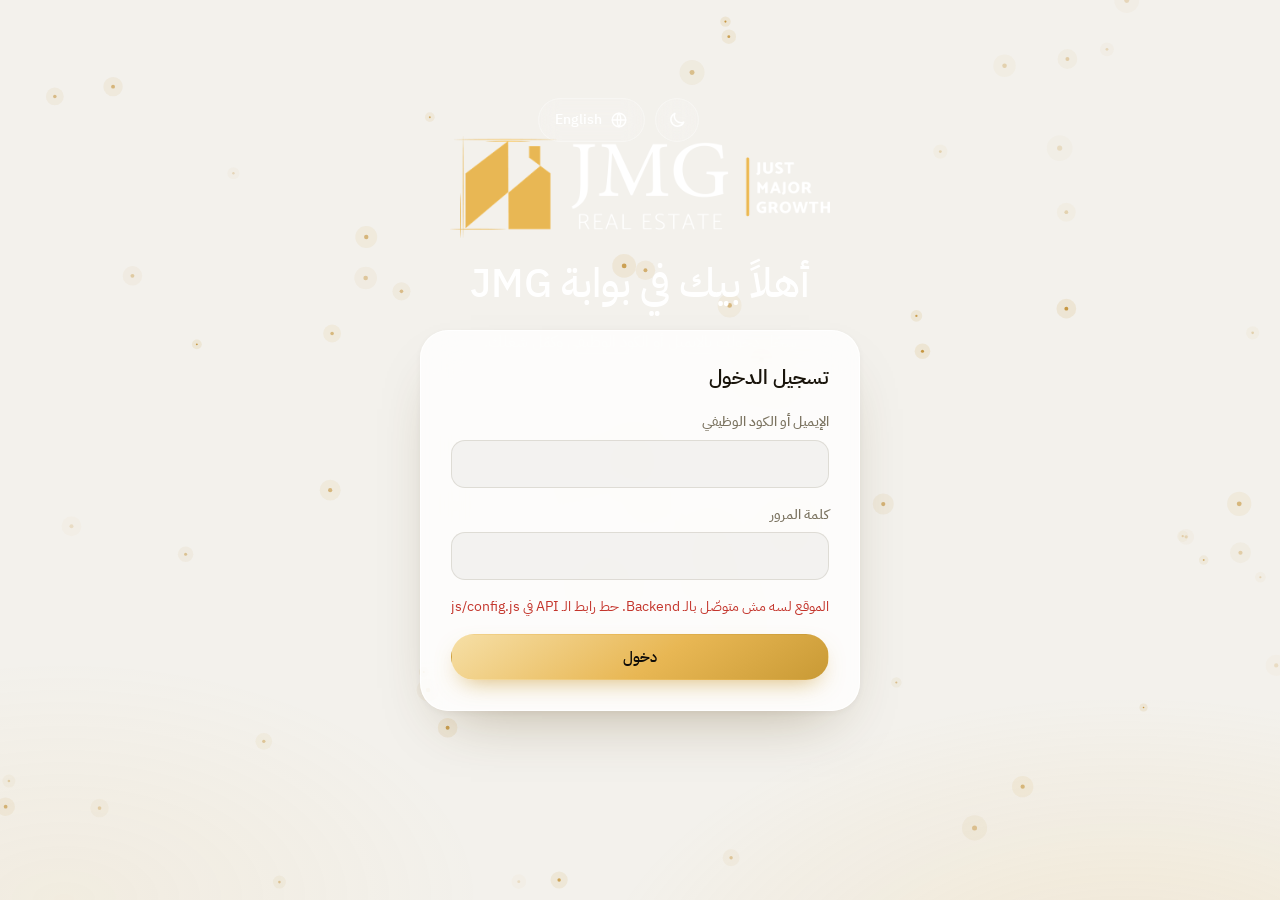
==== index.html @ 2796c507 "Add files via upload" ====
<!doctype html>
<html lang="ar" dir="rtl">
<head>
<meta charset="utf-8">
<meta name="viewport" content="width=device-width,initial-scale=1">
<title>JMG | بوابة الموارد البشرية</title>
<link rel="preconnect" href="https://fonts.googleapis.com">
<link rel="preconnect" href="https://fonts.gstatic.com" crossorigin>
<link href="https://fonts.googleapis.com/css2?family=IBM+Plex+Sans+Arabic:wght@300;400;500;600;700&display=swap" rel="stylesheet">
<link rel="icon" type="image/png" href="logo-icon.png">
<link rel="stylesheet" href="css/style.css">
<script>
  (function(){try{var d=document.documentElement,l=localStorage.getItem('jmg_lang')||'ar',t=localStorage.getItem('jmg_theme')||'light';d.lang=l;d.dir=l==='ar'?'rtl':'ltr';d.setAttribute('data-theme',t);}catch(e){}})();
</script>
</head>
<body class="login-page">
<canvas id="bg" aria-hidden="true"></canvas>

<header class="login-hero">
  <div class="login-tools">
    <button class="btn-icon" id="themeBtn" data-i18n-title="theme_toggle"></button>
    <button class="btn-icon lang" id="langBtn"><svg class="ic" width="18" height="18" viewBox="0 0 24 24" fill="none" stroke="currentColor" stroke-width="1.8" stroke-linecap="round" stroke-linejoin="round"><circle cx="12" cy="12" r="9"/><path d="M3 12h18M12 3c3 3 3 15 0 18M12 3c-3 3-3 15 0 18"/></svg><span></span></button>
  </div>
  <div class="logo-full reveal"><img src="logo.png" alt="JMG Real Estate" onerror="this.style.display='none';this.nextElementSibling.style.display='block'"><span class="logo-text">JMG Real Estate</span></div>
  <h1 class="reveal" data-i18n="login_h">أهلاً بيك في بوابة JMG</h1>
  <p class="reveal" data-i18n="login_p">سجّل دخولك بالإيميل أو الكود الوظيفي وكمّل شغلك.</p>
</header>

<main class="card login-card reveal" data-tilt="4">
  <h2 data-i18n="login_card">تسجيل الدخول</h2>
  <form class="form" id="loginForm" novalidate>
    <div class="field">
      <label for="login" data-i18n="f_login">الإيميل أو الكود الوظيفي</label>
      <input class="input" id="login" name="login" autocomplete="username" autocapitalize="none" spellcheck="false" dir="ltr" required>
    </div>
    <div class="field">
      <label for="password" data-i18n="f_password">كلمة المرور</label>
      <input class="input" id="password" name="password" type="password" autocomplete="current-password" dir="ltr" required>
    </div>
    <div class="err-line" id="err" role="alert"></div>
    <button class="btn btn-gold btn-block" id="goBtn" type="submit" data-i18n="btn_login">دخول</button>
  </form>
</main>

<script src="js/config.js"></script>
<script src="js/core.js"></script>
<script src="js/login.js"></script>
</body>
</html>
---- css/style.css ----
@charset "UTF-8";
/* =========================================================
   JMG HR Portal — style.css
   Lumio-inspired: overlapping glass cards over a gradient hero
   Palette: gold #E8B754 · royal black · champagne
   ========================================================= */

:root {
  --font: 'IBM Plex Sans Arabic', 'Segoe UI', Tahoma, system-ui, sans-serif;
  --gold: #E8B754;
  --gold-2: #C99A35;
  --gold-3: #F6DFA6;
  --ink: #0E0C09;
  --ink-2: #1B160E;

  --bg: #F3F1EC;
  --surface: rgba(255, 255, 255, .78);
  --surface-solid: #FFFFFF;
  --surface-2: rgba(30, 22, 6, .045);
  --surface-3: rgba(30, 22, 6, .08);
  --text: #19140B;
  --muted: #7B7360;
  --line: rgba(60, 42, 8, .11);
  --card-edge: rgba(255, 255, 255, .85);

  --ok: #1D8A58;
  --ok-bg: rgba(29, 138, 88, .13);
  --warn: #9A6A12;
  --warn-bg: rgba(232, 183, 84, .24);
  --bad: #C4352C;
  --bad-bg: rgba(196, 53, 44, .11);

  --shadow: 0 28px 60px -30px rgba(80, 54, 6, .38), 0 2px 8px rgba(80, 54, 6, .05);
  --r-card: 28px;
  --r-field: 14px;
  --r-row: 18px;
  --hero-angle: 125deg;
  --hero-end: #EFDDAE;
}

[data-theme="dark"] {
  --bg: #0A0806;
  --surface: rgba(29, 24, 16, .74);
  --surface-solid: #1A150E;
  --surface-2: rgba(255, 240, 200, .055);
  --surface-3: rgba(255, 240, 200, .10);
  --text: #F6F0E2;
  --muted: #A59B85;
  --line: rgba(255, 232, 180, .10);
  --card-edge: rgba(255, 232, 180, .10);
  --ok: #43C48A;
  --ok-bg: rgba(67, 196, 138, .15);
  --warn: #EAC169;
  --warn-bg: rgba(232, 183, 84, .18);
  --bad: #FF7B72;
  --bad-bg: rgba(255, 123, 114, .14);
  --shadow: 0 28px 60px -30px rgba(0, 0, 0, .8), 0 2px 8px rgba(0, 0, 0, .3);
  --hero-end: #8F6A24;
}

[dir="rtl"] { --hero-angle: 235deg; }

*, *::before, *::after { box-sizing: border-box; }
* { margin: 0; }
html { -webkit-text-size-adjust: 100%; }
body {
  font-family: var(--font);
  background: var(--bg);
  color: var(--text);
  min-height: 100vh;
  line-height: 1.6;
  overflow-x: hidden;
  transition: background-color .4s ease, color .4s ease;
}
body::before {
  content: "";
  position: fixed; inset: 0; z-index: -1; pointer-events: none;
  background:
    radial-gradient(900px 520px at 88% 112%, rgba(232, 183, 84, .17), transparent 60%),
    radial-gradient(700px 400px at 5% 100%, rgba(232, 183, 84, .08), transparent 60%);
}
button, input, select, textarea { font: inherit; color: inherit; }
button { cursor: pointer; }
img { max-width: 100%; display: block; }
a { color: inherit; text-decoration: none; }
:focus-visible { outline: 2px solid var(--gold); outline-offset: 2px; }
[hidden] { display: none !important; }
.ic { flex: none; }

#bg {
  position: fixed; inset: 0; width: 100%; height: 100%;
  z-index: 1; pointer-events: none;
}

/* ------------------------------------------------ layout */
.app {
  position: relative;
  display: grid;
  grid-template-columns: 268px minmax(0, 1fr);
  gap: 18px;
  padding: 18px;
  max-width: 1720px;
  margin: 0 auto;
}
.main { position: relative; min-width: 0; }

/* ------------------------------------------------ sidebar */
.sidebar {
  position: sticky; top: 18px;
  height: calc(100vh - 36px);
  display: flex; flex-direction: column;
  padding: 22px 16px 16px;
  border-radius: 32px;
  color: #EFE6D2;
  background:
    radial-gradient(120% 60% at 100% 0%, rgba(232, 183, 84, .16), transparent 60%),
    linear-gradient(180deg, #16110A 0%, #0A0806 100%);
  border: 1px solid rgba(232, 183, 84, .2);
  box-shadow: 0 30px 60px -30px rgba(0, 0, 0, .7);
  z-index: 60;
}
.side-top { display: flex; align-items: center; gap: 12px; padding: 4px 8px 22px; }
.logo-box {
  position: relative;
  width: 54px; height: 54px; flex: none;
  border-radius: 18px;
  display: grid; place-items: center;
  background: rgba(255, 255, 255, .07);
  border: 1px solid rgba(232, 183, 84, .35);
  overflow: hidden;
}
.logo-box img { width: 100%; height: 100%; object-fit: contain; padding: 6px; }
.logo-fallback {
  display: none; place-items: center; width: 100%; height: 100%;
  font-weight: 700; font-size: 17px; letter-spacing: .5px; color: var(--gold);
}
.logo-box.lg { width: 92px; height: 92px; border-radius: 28px; background: rgba(255, 255, 255, .12); backdrop-filter: blur(8px); }
.logo-box.lg .logo-fallback { font-size: 26px; }
.brand b { display: block; font-size: 18px; font-weight: 700; color: #fff; line-height: 1.1; }
.brand span { font-size: 12px; color: var(--gold-3); opacity: .85; }

.side-nav { display: grid; gap: 6px; margin-top: 4px; }
.side-link {
  display: flex; align-items: center; gap: 12px;
  padding: 12px 16px;
  border-radius: 999px;
  color: #CFC4AB;
  background: transparent; border: 0; width: 100%;
  font-size: 15px; font-weight: 500; text-align: start;
  transition: background .25s, color .25s, transform .25s;
}
.side-link:hover { background: rgba(255, 255, 255, .06); color: #fff; }
.side-link.active {
  color: var(--gold-3);
  background: rgba(232, 183, 84, .15);
  box-shadow: inset 0 0 0 1px rgba(232, 183, 84, .38);
}
.side-bottom { margin-top: auto; display: grid; gap: 10px; }
.me {
  display: flex; align-items: center; gap: 12px; padding: 12px;
  border-radius: 22px; background: rgba(255, 255, 255, .05);
}
.me b { display: block; font-size: 14px; color: #fff; line-height: 1.3; }
.me span { font-size: 12px; color: var(--gold-3); opacity: .8; }
.av {
  width: 40px; height: 40px; flex: none; border-radius: 50%;
  display: grid; place-items: center; font-weight: 700; color: var(--ink);
  background: linear-gradient(145deg, var(--gold-3), var(--gold));
}
.drawer-backdrop { display: none; }

/* ------------------------------------------------ topbar + hero */
.topbar {
  position: absolute; z-index: 10;
  top: 22px; inset-inline: 34px;
  display: flex; align-items: center; justify-content: flex-end; gap: 10px;
}
.topbar .grow { flex: 1; }
.menu-btn { display: none; }
.btn-icon {
  position: relative;
  width: 44px; height: 44px; flex: none;
  display: grid; place-items: center;
  border-radius: 50%;
  color: #fff;
  background: rgba(255, 255, 255, .12);
  border: 1px solid rgba(255, 255, 255, .3);
  backdrop-filter: blur(10px);
  transition: background .25s, transform .25s;
}
.btn-icon:hover { background: rgba(255, 255, 255, .22); transform: translateY(-1px); }
.btn-icon.lang { width: auto; padding: 0 16px; border-radius: 999px; gap: 8px; display: inline-flex; align-items: center; font-size: 14px; font-weight: 500; }
.topbar .av { width: 44px; height: 44px; border: 2px solid rgba(255, 255, 255, .6); }

.bell::before, .bell::after {
  content: ""; position: absolute; inset: -1px; border-radius: 50%;
  border: 1.5px solid var(--gold); opacity: 0;
  animation: pulse 2.4s ease-out infinite; pointer-events: none;
}
.bell::after { animation-delay: 1.2s; }
@keyframes pulse { 0% { transform: scale(1); opacity: .75; } 100% { transform: scale(1.9); opacity: 0; } }
.bell .count {
  position: absolute; top: -3px; inset-inline-end: -3px;
  min-width: 19px; height: 19px; padding: 0 5px;
  display: grid; place-items: center;
  font-size: 11px; font-weight: 700; color: #fff;
  background: #E5484D; border-radius: 10px;
  border: 2px solid rgba(14, 12, 9, .55);
}
.bell-wrap { position: relative; }
.panel {
  position: absolute; top: calc(100% + 12px); inset-inline-end: 0;
  width: min(360px, 88vw);
  padding: 10px;
  border-radius: 24px;
  background: var(--surface-solid);
  color: var(--text);
  border: 1px solid var(--line);
  box-shadow: 0 30px 60px -20px rgba(0, 0, 0, .45);
  animation: pop .25s cubic-bezier(.2, .9, .3, 1.1);
}
.panel h4 { font-size: 14px; padding: 8px 12px 10px; font-weight: 600; }
.notif { display: flex; gap: 12px; padding: 12px; border-radius: 16px; font-size: 14px; }
.notif:hover { background: var(--surface-2); }
.notif .ni { width: 34px; height: 34px; flex: none; border-radius: 50%; display: grid; place-items: center; }
.notif .ni.new_request { background: var(--warn-bg); color: var(--warn); }
.notif .ni.approved { background: var(--ok-bg); color: var(--ok); }
.notif .ni.rejected { background: var(--bad-bg); color: var(--bad); }
.notif small { display: block; color: var(--muted); font-size: 12px; }
.panel .none { padding: 22px; text-align: center; color: var(--muted); font-size: 14px; }
@keyframes pop { from { opacity: 0; transform: translateY(-6px) scale(.97); } to { opacity: 1; transform: none; } }

.hero {
  position: relative;
  color: #fff;
  padding: 108px 34px 150px;
  border-radius: 34px;
}
.hero-bg {
  position: absolute; inset: 0; z-index: -1;
  border-radius: 34px; overflow: hidden;
  background: linear-gradient(var(--hero-angle), #0A0805 0%, #15100A 26%, #4A3510 56%, #A57A28 80%, var(--hero-end) 112%);
}
.hero-bg::before {
  content: ""; position: absolute; inset: 0;
  background-image: radial-gradient(rgba(255, 244, 214, .22) 1px, transparent 1.3px);
  background-size: 6px 6px;
  -webkit-mask-image: linear-gradient(var(--hero-angle), #000 0%, transparent 62%);
  mask-image: linear-gradient(var(--hero-angle), #000 0%, transparent 62%);
}
.hero-bg::after {
  content: ""; position: absolute;
  width: 62%; aspect-ratio: 1; inset-block-end: -48%; inset-inline-end: -8%;
  background: radial-gradient(closest-side, rgba(255, 226, 150, .55), transparent);
  filter: blur(30px);
  animation: drift 16s ease-in-out infinite alternate;
}
@keyframes drift { to { transform: translate3d(-12%, -10%, 0) scale(1.15); } }
[dir="rtl"] .hero-bg::after { animation-name: driftRtl; }
@keyframes driftRtl { to { transform: translate3d(12%, -10%, 0) scale(1.15); } }

.hero-row { position: relative; z-index: 3; display: flex; align-items: flex-end; justify-content: space-between; gap: 22px; flex-wrap: wrap; }
.hero h1 { font-size: clamp(28px, 3.5vw, 46px); font-weight: 500; line-height: 1.2; }
.hero p { margin-top: 10px; max-width: 48ch; font-size: 16px; color: rgba(255, 255, 255, .78); }
.hero-actions { display: flex; gap: 10px; flex-wrap: wrap; }

.content {
  position: relative; z-index: 2;
  margin-top: -98px;
  padding: 0 18px;
  display: grid; gap: 18px;
}
.g3 { display: grid; grid-template-columns: repeat(3, minmax(0, 1fr)); gap: 18px; }
.g4 { display: grid; grid-template-columns: repeat(4, minmax(0, 1fr)); gap: 18px; }
.split { display: grid; grid-template-columns: minmax(0, 5fr) minmax(0, 7fr); gap: 18px; align-items: start; }
.split.rev { grid-template-columns: minmax(0, 4fr) minmax(0, 8fr); }
.split.even { grid-template-columns: repeat(2, minmax(0, 1fr)); }
.stack { display: grid; gap: 18px; }

/* ------------------------------------------------ cards */
.card {
  position: relative;
  padding: 24px;
  border-radius: var(--r-card);
  background: var(--surface);
  -webkit-backdrop-filter: blur(20px) saturate(1.3);
  backdrop-filter: blur(20px) saturate(1.3);
  border: 1px solid var(--card-edge);
  box-shadow: var(--shadow);
  transition: transform .45s cubic-bezier(.2, .8, .2, 1), box-shadow .3s;
  transform-style: preserve-3d;
}
.card[data-tilt]::after {
  content: ""; position: absolute; inset: 0; border-radius: inherit; pointer-events: none;
  background: radial-gradient(420px circle at var(--gx, 50%) var(--gy, 0%), rgba(255, 238, 190, .30), transparent 45%);
  opacity: 0; transition: opacity .3s;
}
.card[data-tilt]:hover::after { opacity: 1; }
.card[data-tilt]:hover { transition: transform .08s linear, box-shadow .3s; }
.card-h { display: flex; align-items: center; justify-content: space-between; gap: 12px; margin-bottom: 18px; }
.card-h h3 { font-size: 16px; font-weight: 600; }
.card-h .sub { font-size: 13px; color: var(--muted); margin-top: 2px; }
.ico-chip {
  width: 46px; height: 46px; border-radius: 16px; flex: none;
  display: grid; place-items: center;
  background: var(--surface-2); color: var(--gold-2);
}
[data-theme="dark"] .ico-chip { color: var(--gold); }

.card.accent {
  color: #fff;
  background:
    radial-gradient(90% 90% at 100% 100%, rgba(255, 226, 150, .55), transparent 60%),
    linear-gradient(150deg, #0D0A06 0%, #2A1E0C 50%, #8A6620 115%);
  border-color: rgba(232, 183, 84, .25);
  display: flex; flex-direction: column; justify-content: space-between; gap: 24px;
  overflow: hidden;
}
.card.accent::before {
  content: ""; position: absolute; inset: 0; pointer-events: none;
  background-image: radial-gradient(rgba(255, 244, 214, .16) 1px, transparent 1.3px);
  background-size: 6px 6px;
  -webkit-mask-image: linear-gradient(var(--hero-angle), #000, transparent 70%);
  mask-image: linear-gradient(var(--hero-angle), #000, transparent 70%);
}
.card.accent > * { position: relative; }
.card.accent h3 { font-size: 24px; font-weight: 500; line-height: 1.3; }
.card.accent p { margin-top: 10px; color: rgba(255, 255, 255, .78); font-size: 15px; }

.stat-row { display: grid; grid-template-columns: repeat(3, 1fr); gap: 10px; }
.stat { padding: 12px 14px; border-radius: 18px; background: var(--surface-2); }
.stat span { display: block; font-size: 12.5px; color: var(--muted); }
.stat b { display: block; font-size: 26px; font-weight: 600; line-height: 1.25; font-variant-numeric: tabular-nums; }
.stat b small { font-size: 12px; font-weight: 400; color: var(--muted); margin-inline-start: 3px; }
.stat.gold b { color: var(--gold-2); }
[data-theme="dark"] .stat.gold b { color: var(--gold); }
.note { font-size: 13px; color: var(--muted); margin-top: 14px; }
.note.pend { color: var(--warn); }

.big { font-size: 44px; font-weight: 600; line-height: 1.1; font-variant-numeric: tabular-nums; }
.big small { font-size: 15px; font-weight: 400; color: var(--muted); margin-inline-start: 6px; }

.leave-top { display: flex; align-items: center; gap: 18px; margin-bottom: 18px; }
.ring { width: 112px; height: 112px; flex: none; position: relative; }
.ring svg { width: 100%; height: 100%; transform: rotate(-90deg); }
.ring circle { fill: none; stroke-width: 10; stroke-linecap: round; }
.ring .trk { stroke: var(--surface-3); }
.ring .val { stroke: url(#goldGrad); stroke-dasharray: 289; stroke-dashoffset: 289; transition: stroke-dashoffset 1.3s cubic-bezier(.2, .8, .2, 1) .2s; }
.ring .mid { position: absolute; inset: 0; display: grid; place-items: center; text-align: center; }
.ring .mid b { font-size: 24px; font-weight: 600; line-height: 1; }
.ring .mid small { display: block; font-size: 11px; color: var(--muted); }

.segs { display: flex; gap: 5px; margin: 18px 0 6px; }
.segs i {
  flex: 1; height: 30px; border-radius: 9px; background: var(--surface-3);
  transform-origin: bottom; transition: background .4s;
}
.segs i.left { background: linear-gradient(180deg, var(--gold-3), var(--gold-2)); }
.segs i.pend { background: repeating-linear-gradient(135deg, var(--gold-3) 0 4px, transparent 4px 8px); box-shadow: inset 0 0 0 1px var(--gold-2); }
.segs.in i { animation: segIn .5s cubic-bezier(.2, .8, .2, 1) backwards; animation-delay: calc(var(--k) * 45ms + .3s); }
@keyframes segIn { from { transform: scaleY(.15); opacity: 0; } }

.dots { display: grid; grid-template-columns: repeat(12, 1fr); gap: 6px; }
.dots .col { display: flex; flex-direction: column-reverse; align-items: center; gap: 5px; }
.dots .col i { width: 100%; max-width: 14px; aspect-ratio: 1; border-radius: 50%; background: var(--surface-3); }
.dots .col i.on { background: linear-gradient(145deg, var(--gold-3), var(--gold-2)); box-shadow: 0 0 10px rgba(232, 183, 84, .5); animation: dotIn .45s backwards cubic-bezier(.2, .9, .3, 1.4); animation-delay: calc(var(--c) * 40ms + var(--r) * 40ms + .4s); }
.dots .col label { font-size: 10.5px; color: var(--muted); margin-top: 4px; }
@keyframes dotIn { from { transform: scale(0); opacity: 0; } }

/* ------------------------------------------------ buttons */
.btn {
  display: inline-flex; align-items: center; justify-content: center; gap: 8px;
  height: 46px; padding: 0 24px;
  border-radius: 999px; border: 1px solid transparent;
  font-size: 15px; font-weight: 500; white-space: nowrap;
  transition: transform .2s, box-shadow .25s, background .25s, opacity .2s;
}
.btn:hover { transform: translateY(-2px); }
.btn:active { transform: translateY(0) scale(.98); }
.btn[disabled] { opacity: .55; pointer-events: none; }
.btn-gold { color: var(--ink); background: linear-gradient(145deg, var(--gold-3), var(--gold) 55%, var(--gold-2)); box-shadow: 0 10px 24px -10px rgba(201, 154, 53, .75); }
.btn-gold:hover { box-shadow: 0 14px 28px -10px rgba(201, 154, 53, .9); }
.btn-white { color: #14100A; background: #fff; box-shadow: 0 10px 24px -12px rgba(0, 0, 0, .5); }
.btn-line { color: #fff; border-color: rgba(255, 255, 255, .6); background: rgba(255, 255, 255, .06); }
.btn-line:hover { background: rgba(255, 255, 255, .16); }
.btn-soft { color: var(--text); background: var(--surface-2); border-color: var(--line); }
.btn-soft:hover { background: var(--surface-3); }
.btn-ok { color: var(--ok); background: var(--ok-bg); }
.btn-bad { color: var(--bad); background: var(--bad-bg); }
.btn-ok:hover { background: var(--ok); color: #fff; }
.btn-bad:hover { background: var(--bad); color: #fff; }
.btn-block { width: 100%; }
.btn-xs { height: 34px; padding: 0 14px; font-size: 13px; gap: 6px; }
.btn.busy { position: relative; color: transparent !important; }
.btn.busy::after { content: ""; position: absolute; width: 18px; height: 18px; border-radius: 50%; border: 2px solid rgba(14, 12, 9, .25); border-top-color: var(--ink); animation: spin .7s linear infinite; }
@keyframes spin { to { transform: rotate(360deg); } }

/* ------------------------------------------------ forms */
.form { display: grid; gap: 16px; }
.field { display: grid; gap: 7px; }
.field > label { font-size: 13.5px; font-weight: 500; color: var(--muted); }
.input, select.input, textarea.input {
  width: 100%; height: 48px; padding: 0 16px;
  border-radius: var(--r-field);
  background: var(--surface-2);
  border: 1px solid var(--line);
  color: var(--text);
  transition: border-color .2s, box-shadow .2s, background .2s;
  appearance: none; -webkit-appearance: none;
}
textarea.input { height: auto; min-height: 96px; padding: 12px 16px; resize: vertical; }
select.input {
  background-image: url("data:image/svg+xml,%3Csvg xmlns='http://www.w3.org/2000/svg' width='14' height='14' viewBox='0 0 24 24' fill='none' stroke='%23A8935B' stroke-width='2.4' stroke-linecap='round' stroke-linejoin='round'%3E%3Cpath d='M6 9l6 6 6-6'/%3E%3C/svg%3E");
  background-repeat: no-repeat; background-position: left 16px center; padding-inline-end: 16px;
}
[dir="rtl"] select.input { background-position: left 16px center; padding-left: 38px; }
[dir="ltr"] select.input { background-position: right 16px center; padding-right: 38px; }
.input:focus { outline: none; border-color: var(--gold); box-shadow: 0 0 0 4px rgba(232, 183, 84, .22); background: var(--surface-solid); }
.input::placeholder { color: var(--muted); opacity: .7; }
.row2 { display: grid; grid-template-columns: 1fr 1fr; gap: 12px; }
.dyn { display: none; gap: 16px; }
.dyn.show { display: grid; animation: fieldIn .4s cubic-bezier(.2, .8, .2, 1); }
@keyframes fieldIn { from { opacity: 0; transform: translateY(-8px); } }
.calc { min-height: 22px; font-size: 13.5px; color: var(--gold-2); font-weight: 500; }
[data-theme="dark"] .calc { color: var(--gold); }

.check { display: flex; align-items: center; gap: 12px; padding: 14px 16px; border-radius: var(--r-field); background: var(--surface-2); border: 1px solid var(--line); cursor: pointer; font-size: 14.5px; }
.check input { position: absolute; opacity: 0; }
.check .box { width: 22px; height: 22px; flex: none; border-radius: 7px; border: 2px solid var(--muted); display: grid; place-items: center; color: transparent; transition: .2s; }
.check input:checked + .box { background: var(--gold); border-color: var(--gold); color: var(--ink); }
.check input:focus-visible + .box { outline: 2px solid var(--gold); outline-offset: 2px; }

.switch { display: flex; align-items: center; justify-content: space-between; gap: 14px; padding: 14px 16px; border-radius: var(--r-field); background: var(--surface-2); border: 1px solid var(--line); cursor: pointer; font-weight: 500; }
.switch input { position: absolute; opacity: 0; }
.switch .tg { position: relative; width: 50px; height: 28px; flex: none; border-radius: 999px; background: var(--surface-3); transition: background .25s; }
.switch .tg::after { content: ""; position: absolute; top: 3px; inset-inline-start: 3px; width: 22px; height: 22px; border-radius: 50%; background: #fff; box-shadow: 0 2px 6px rgba(0, 0, 0, .3); transition: transform .3s cubic-bezier(.2, .9, .3, 1.3); }
.switch input:checked + .tg { background: linear-gradient(145deg, var(--gold-3), var(--gold-2)); }
.switch input:checked + .tg::after { transform: translateX(22px); }
[dir="rtl"] .switch input:checked + .tg::after { transform: translateX(-22px); }
.switch input:focus-visible + .tg { outline: 2px solid var(--gold); outline-offset: 3px; }
.err-line { min-height: 20px; font-size: 13.5px; color: var(--bad); }

/* ------------------------------------------------ tables */
.tabs { display: inline-flex; padding: 4px; gap: 4px; border-radius: 999px; background: var(--surface-2); }
.tabs button { height: 36px; padding: 0 16px; border: 0; border-radius: 999px; background: transparent; color: var(--muted); font-size: 14px; font-weight: 500; transition: .25s; }
.tabs button.on { background: var(--surface-solid); color: var(--text); box-shadow: 0 4px 12px -4px rgba(0, 0, 0, .25); }
.tbl-wrap { overflow-x: auto; margin: 0 -8px; padding: 0 8px; }
table.tbl { width: 100%; border-collapse: separate; border-spacing: 0 8px; min-width: 560px; }
.tbl th { padding: 0 14px 4px; text-align: start; font-size: 12.5px; font-weight: 500; color: var(--muted); white-space: nowrap; }
.tbl td { padding: 14px; background: var(--surface-2); font-size: 14.5px; vertical-align: middle; transition: background .2s; }
.tbl td:first-child { border-start-start-radius: var(--r-row); border-end-start-radius: var(--r-row); }
.tbl td:last-child { border-start-end-radius: var(--r-row); border-end-end-radius: var(--r-row); }
.tbl tr:hover td { background: var(--surface-3); }
.tbl tbody tr { animation: rise .6s cubic-bezier(.2, .8, .2, 1) backwards; animation-delay: calc(var(--i, 0) * 45ms); }
.tbl .sm { display: block; font-size: 12.5px; color: var(--muted); }
.tbl .nm { font-weight: 600; }
.tbl .dt { min-width: 220px; }
.acts { display: flex; gap: 6px; flex-wrap: wrap; align-items: center; }
.empty { padding: 34px 12px; text-align: center; color: var(--muted); font-size: 14.5px; }

.badge { display: inline-flex; align-items: center; gap: 7px; height: 28px; padding: 0 12px; border-radius: 999px; font-size: 13px; font-weight: 500; white-space: nowrap; }
.badge::before { content: ""; width: 7px; height: 7px; border-radius: 50%; background: currentColor; }
.badge.Pending, .badge.Frozen { color: var(--warn); background: var(--warn-bg); }
.badge.Pending::before { animation: blink 1.6s ease-in-out infinite; }
.badge.Approved, .badge.Active { color: var(--ok); background: var(--ok-bg); }
.badge.Rejected { color: var(--bad); background: var(--bad-bg); }
.badge.Cancelled { color: var(--muted); background: var(--surface-3); }
@keyframes blink { 50% { opacity: .25; } }
.locked { display: inline-flex; align-items: center; gap: 7px; font-size: 12.5px; color: var(--muted); }
.type-pill { display: inline-flex; align-items: center; gap: 6px; font-weight: 600; }
.type-pill .ic { color: var(--gold-2); }
.mnote { margin-top: 6px; font-size: 12.5px; color: var(--bad); }

/* ------------------------------------------------ overlays */
.overlay { position: fixed; inset: 0; z-index: 200; display: grid; place-items: center; padding: 18px; background: rgba(8, 6, 3, .55); -webkit-backdrop-filter: blur(6px); backdrop-filter: blur(6px); animation: fade .25s; }
.overlay.out { opacity: 0; transition: opacity .2s; }
.modal { width: min(480px, 100%); max-height: 90vh; overflow: auto; border-radius: 30px; padding: 24px; background: var(--surface-solid); border: 1px solid var(--line); box-shadow: 0 40px 80px -20px rgba(0, 0, 0, .6); animation: pop .3s cubic-bezier(.2, .9, .3, 1.15); }
.modal-h { display: flex; align-items: center; justify-content: space-between; margin-bottom: 14px; }
.modal-h h3 { font-size: 18px; }
.modal-h .btn-icon { color: var(--text); background: var(--surface-2); border-color: var(--line); width: 38px; height: 38px; }
.modal-b { font-size: 15px; color: var(--text); }
.modal-b p { color: var(--muted); margin-bottom: 12px; }
.modal-f { display: flex; gap: 10px; justify-content: flex-end; margin-top: 20px; flex-wrap: wrap; }
.cred { display: grid; gap: 10px; margin-top: 8px; }
.cred div { display: flex; justify-content: space-between; align-items: center; gap: 12px; padding: 12px 16px; border-radius: 16px; background: var(--surface-2); }
.cred span { color: var(--muted); font-size: 13px; }
.cred code { font-family: ui-monospace, Menlo, Consolas, monospace; font-size: 15px; font-weight: 600; direction: ltr; user-select: all; }
@keyframes fade { from { opacity: 0; } }

#toasts { position: fixed; z-index: 300; bottom: 22px; inset-inline: 0; display: grid; justify-items: center; gap: 10px; pointer-events: none; }
.toast { display: flex; align-items: center; gap: 10px; padding: 12px 20px; border-radius: 999px; color: #F6EFD9; background: #14100A; border: 1px solid rgba(232, 183, 84, .5); box-shadow: 0 16px 36px -10px rgba(0, 0, 0, .6); font-size: 14.5px; animation: toastIn .4s cubic-bezier(.2, .9, .3, 1.2); }
.toast .ic { color: var(--gold); }
.toast.err .ic { color: #FF7B72; }
.toast.out { opacity: 0; transform: translateY(10px); transition: .3s; }
@keyframes toastIn { from { opacity: 0; transform: translateY(18px) scale(.95); } }

/* ------------------------------------------------ motion */
.reveal { animation: rise .8s cubic-bezier(.2, .8, .2, 1) backwards; animation-delay: calc(var(--i, 0) * 80ms); }
@keyframes rise { from { opacity: 0; transform: translateY(22px); } }
.sk { height: 18px; border-radius: 10px; background: linear-gradient(90deg, var(--surface-2), rgba(232, 183, 84, .22), var(--surface-2)); background-size: 220% 100%; animation: sh 1.3s linear infinite; }
@keyframes sh { to { background-position: -220% 0; } }

/* ------------------------------------------------ login */
.login-page .login-hero {
  position: relative;
  height: min(60vh, 480px);
  display: grid; place-content: start center; justify-items: center; gap: 14px;
  padding: 64px 22px 0; text-align: center; color: #fff;
}
.login-page .hero-bg { border-radius: 0 0 48px 48px; }
.login-page .login-hero > * { position: relative; z-index: 3; }
.login-page h1 { font-size: clamp(26px, 4vw, 40px); font-weight: 500; }
.login-page .login-hero p { max-width: 40ch; color: rgba(255, 255, 255, .78); }
.login-tools { position: absolute; top: 20px; inset-inline: 22px; display: flex; justify-content: flex-end; gap: 10px; z-index: 5; }
.login-card { position: relative; z-index: 3; width: min(440px, calc(100% - 32px)); margin: -150px auto 30px; padding: 30px; }
.login-card h2 { font-size: 20px; font-weight: 600; margin-bottom: 18px; }

/* ------------------------------------------------ responsive */
@media (max-width: 1280px) {
  .g4 { grid-template-columns: repeat(2, minmax(0, 1fr)); }
  .g3 { grid-template-columns: repeat(2, minmax(0, 1fr)); }
  .g3 > .accent { grid-column: 1 / -1; }
  .split, .split.rev, .split.even { grid-template-columns: minmax(0, 1fr); }
}
@media (max-width: 980px) {
  .app { grid-template-columns: minmax(0, 1fr); padding: 12px; }
  .sidebar { position: fixed; top: 12px; bottom: 12px; height: auto; width: min(300px, 84vw); inset-inline-start: 12px; transform: translateX(120%); transition: transform .4s cubic-bezier(.2, .8, .2, 1); }
  [dir="ltr"] .sidebar { transform: translateX(-120%); }
  .sidebar.open { transform: none !important; }
  .drawer-backdrop.show { display: block; position: fixed; inset: 0; z-index: 55; background: rgba(8, 6, 3, .5); backdrop-filter: blur(3px); }
  .menu-btn { display: grid; margin-inline-end: auto; }
  .topbar { inset-inline: 20px; }
  .hero { padding: 96px 22px 140px; border-radius: 28px; }
  .hero-bg { border-radius: 28px; }
  .content { padding: 0 6px; }
}
@media (max-width: 640px) {
  .g3, .g4 { grid-template-columns: minmax(0, 1fr); }
  .row2 { grid-template-columns: 1fr; }
  .stat-row { gap: 8px; }
  .stat b { font-size: 22px; }
  .card { padding: 20px; border-radius: 24px; }
  .btn-icon.lang span { display: none; }
  .btn-icon.lang { padding: 0; width: 44px; justify-content: center; }
  .hero-actions { width: 100%; }
  .hero-actions .btn { flex: 1; }
  .login-card { margin-top: -130px; padding: 24px; }
}
@media (prefers-reduced-motion: reduce) {
  *, *::before, *::after { animation: none !important; transition-duration: .01ms !important; }
  .ring .val { transition: none !important; }
}

/* ------------------------------------------------ full logo (white-text version on dark surfaces) */
.logo-full { display: block; }
.logo-full img { display: block; width: 100%; height: auto; }
.logo-full .logo-text { display: none; font-weight: 700; font-size: 20px; color: var(--gold); letter-spacing: .5px; }
.side-top { padding: 6px 6px 22px; }
.side-top .logo-full { width: 100%; max-width: 220px; margin-inline: auto; }
.login-page .logo-full { width: min(380px, 78vw); }
.login-page .logo-full .logo-text { font-size: 28px; text-align: center; }
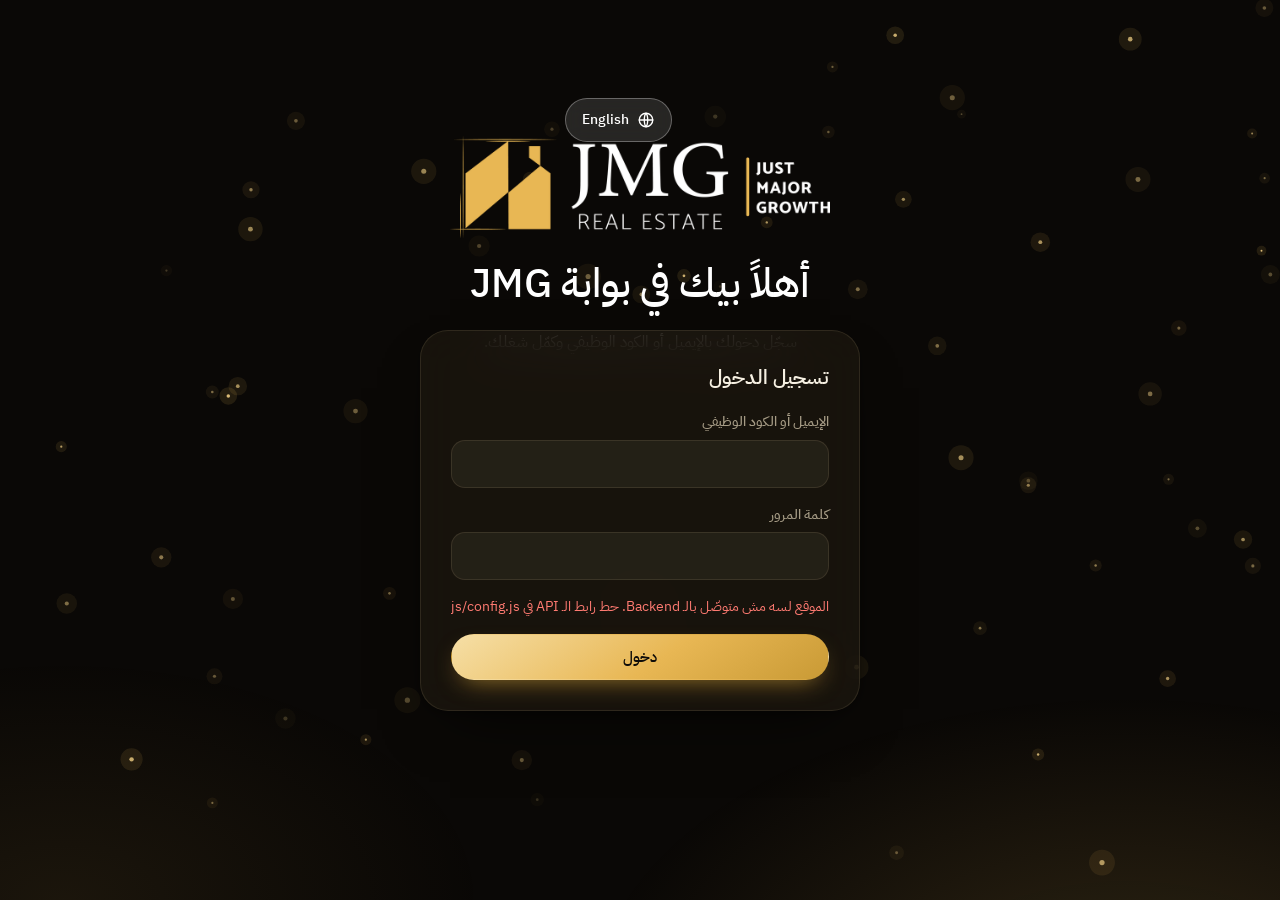
==== commit e8ff9d80: "Add files via upload" ====
--- a/index.html
+++ b/index.html
@@ -1,5 +1,5 @@
 <!doctype html>
-<html lang="ar" dir="rtl">
+<html lang="ar" dir="rtl" data-theme="dark">
 <head>
 <meta charset="utf-8">
 <meta name="viewport" content="width=device-width,initial-scale=1">
@@ -10,7 +10,7 @@
 <link rel="icon" type="image/png" href="logo-icon.png">
 <link rel="stylesheet" href="css/style.css">
 <script>
-  (function(){try{var d=document.documentElement,l=localStorage.getItem('jmg_lang')||'ar',t=localStorage.getItem('jmg_theme')||'light';d.lang=l;d.dir=l==='ar'?'rtl':'ltr';d.setAttribute('data-theme',t);}catch(e){}})();
+  (function(){try{var d=document.documentElement,l=localStorage.getItem('jmg_lang')||'ar';d.lang=l;d.dir=l==='ar'?'rtl':'ltr';d.setAttribute('data-theme','dark');}catch(e){}})();
 </script>
 </head>
 <body class="login-page">
@@ -18,7 +18,6 @@
 
 <header class="login-hero">
   <div class="login-tools">
-    <button class="btn-icon" id="themeBtn" data-i18n-title="theme_toggle"></button>
     <button class="btn-icon lang" id="langBtn"><svg class="ic" width="18" height="18" viewBox="0 0 24 24" fill="none" stroke="currentColor" stroke-width="1.8" stroke-linecap="round" stroke-linejoin="round"><circle cx="12" cy="12" r="9"/><path d="M3 12h18M12 3c3 3 3 15 0 18M12 3c-3 3-3 15 0 18"/></svg><span></span></button>
   </div>
   <div class="logo-full reveal"><img src="logo.png" alt="JMG Real Estate" onerror="this.style.display='none';this.nextElementSibling.style.display='block'"><span class="logo-text">JMG Real Estate</span></div>
